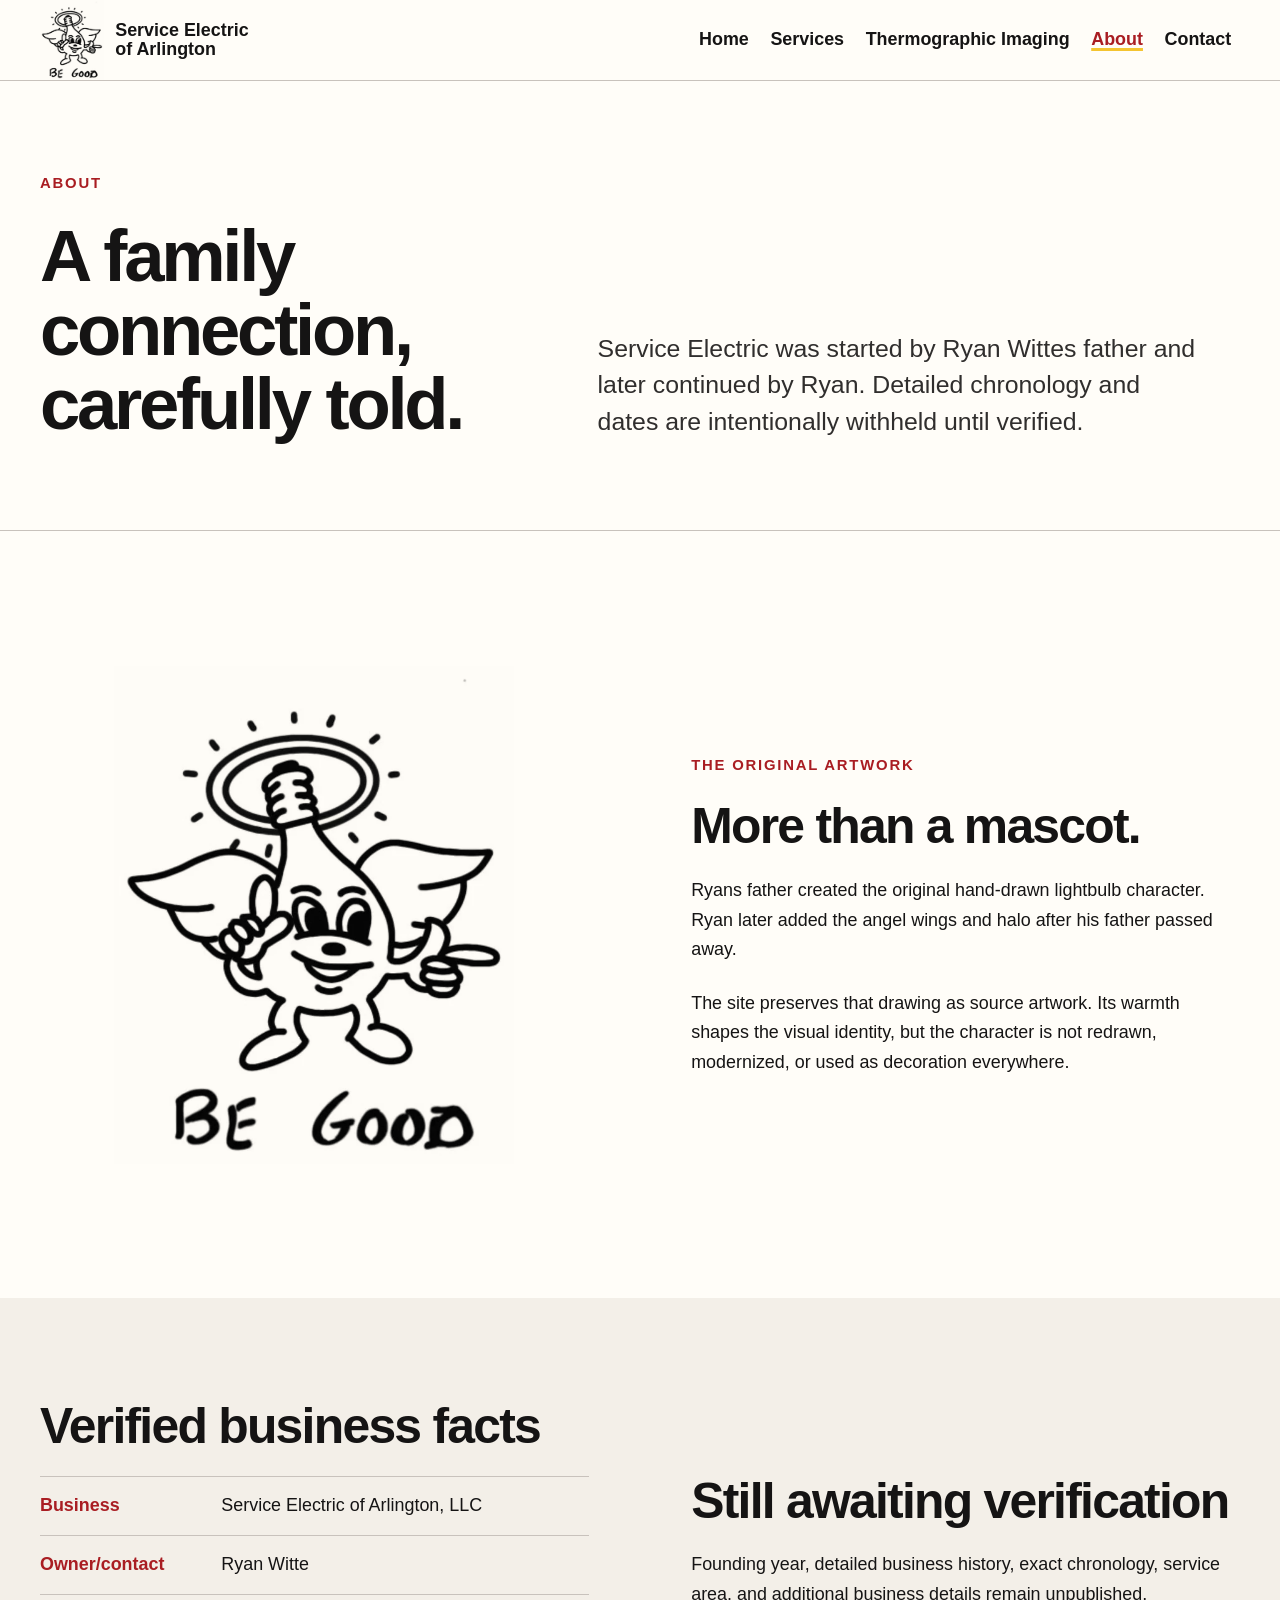
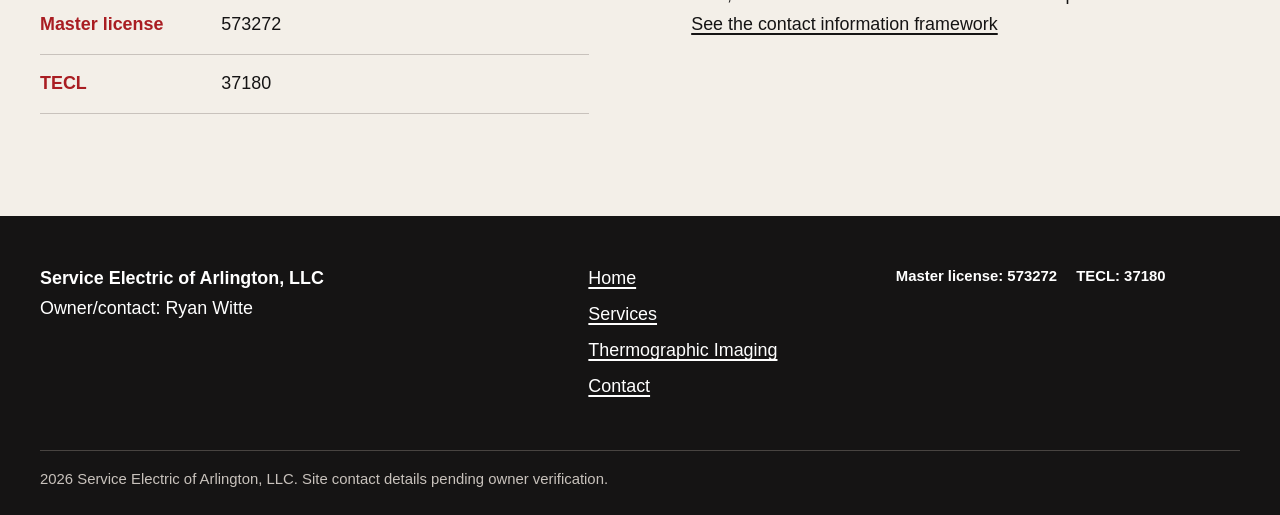
==== about.html @ 39709238 "SERVICE ELECTRIC CHECKPOINT 1 - INITIAL SITE FOUNDATION" ====
<!doctype html><html lang="en"><head><meta charset="utf-8"><meta name="viewport" content="width=device-width, initial-scale=1"><title>About | Service Electric of Arlington, LLC</title><meta name="description" content="Meet the identity behind Service Electric of Arlington, LLC and owner Ryan Witte."><link rel="canonical" href="https://service-electric.example.invalid/about.html" data-placeholder="Replace with verified production URL"><meta property="og:type" content="website"><meta property="og:title" content="About Service Electric of Arlington"><meta property="og:description" content="A local business identity with personal history."><meta property="og:url" content="https://service-electric.example.invalid/about.html" data-placeholder="Replace before launch"><meta property="og:image" content="https://service-electric.example.invalid/assets/optimized/images/service-electric-logo-640.webp" data-placeholder="Replace origin before launch"><meta name="twitter:card" content="summary"><meta name="twitter:title" content="About Service Electric of Arlington"><meta name="twitter:description" content="A local business identity with personal history."><link rel="icon" href="/assets/optimized/images/service-electric-logo-160.webp" type="image/webp"><link rel="stylesheet" href="/assets/optimized/css/tokens.css"><link rel="stylesheet" href="/assets/optimized/css/base.css"><link rel="stylesheet" href="/assets/optimized/css/components.css"><link rel="stylesheet" href="/assets/optimized/css/pages.css"><script src="/assets/optimized/js/navigation.js" defer></script><script type="application/ld+json">{"@context":"https://schema.org","@type":"AboutPage","name":"About Service Electric of Arlington, LLC","about":{"@type":"Electrician","name":"Service Electric of Arlington, LLC","employee":{"@type":"Person","name":"Ryan Witte"}}}</script></head><body><a class="skip-link" href="#main">Skip to main content</a>
<header class="site-header"><div class="shell nav-wrap"><a class="brand" href="/" aria-label="Service Electric of Arlington home"><img src="/assets/optimized/images/service-electric-logo-160.webp" width="160" height="199" alt=""><span>Service Electric<br>of Arlington</span></a><button class="nav-toggle" type="button" data-nav-toggle aria-expanded="false" aria-controls="site-navigation">Menu</button><nav class="site-nav" id="site-navigation" data-navigation data-open="false" aria-label="Primary"><ul><li><a href="/">Home</a></li><li><a href="/services.html">Services</a></li><li><a href="/thermographic-imaging.html">Thermographic Imaging</a></li><li><a href="/about.html" aria-current="page">About</a></li><li><a href="/contact.html">Contact</a></li></ul></nav></div></header>
<main id="main"><header class="page-intro"><div class="shell page-intro__grid"><div class="stack"><p class="eyebrow">About</p><h1>A family connection, carefully told.</h1></div><p class="kicker">Service Electric was started by Ryan Wittes father and later continued by Ryan. Detailed chronology and dates are intentionally withheld until verified.</p></div></header><section class="section"><div class="shell media-split"><img class="about-logo" src="/assets/optimized/images/service-electric-logo-640.webp" width="640" height="797" alt="Original Service Electric lightbulb character with wings and halo"><div class="stack"><p class="eyebrow">The original artwork</p><h2>More than a mascot.</h2><p>Ryans father created the original hand-drawn lightbulb character. Ryan later added the angel wings and halo after his father passed away.</p><p>The site preserves that drawing as source artwork. Its warmth shapes the visual identity, but the character is not redrawn, modernized, or used as decoration everywhere.</p></div></div></section><section class="section section--paper-deep"><div class="shell media-split"><div class="stack"><h2>Verified business facts</h2><ul class="fact-list"><li><strong>Business</strong><span>Service Electric of Arlington, LLC</span></li><li><strong>Owner/contact</strong><span>Ryan Witte</span></li><li><strong>Master license</strong><span>573272</span></li><li><strong>TECL</strong><span>37180</span></li></ul></div><div class="stack"><h2>Still awaiting verification</h2><p>Founding year, detailed business history, exact chronology, service area, and additional business details remain unpublished.</p><a href="/contact.html">See the contact information framework</a></div></div></section></main>
<footer class="footer"><div class="shell"><div class="footer__grid"><div><strong>Service Electric of Arlington, LLC</strong><p>Owner/contact: Ryan Witte</p></div><nav aria-label="Footer"><ul><li><a href="/">Home</a></li><li><a href="/services.html">Services</a></li><li><a href="/thermographic-imaging.html">Thermographic Imaging</a></li><li><a href="/contact.html">Contact</a></li></ul></nav><div class="license-line"><span>Master license: 573272</span><span>TECL: 37180</span></div></div><p class="footer__bottom"> 2026 Service Electric of Arlington, LLC. Site contact details pending owner verification.</p></div></footer></body></html>
---- assets/optimized/css/tokens.css ----
:root {
  --red-700: #a91d22;
  --red-600: #c6262d;
  --red-500: #de3036;
  --yellow-500: #f4c430;
  --yellow-300: #ffe078;
  --ink-950: #151414;
  --ink-800: #302e2d;
  --steel-600: #666260;
  --steel-300: #c8c2bc;
  --paper: #fffdf8;
  --paper-deep: #f3efe8;
  --white: #fff;
  --thermal-blue: #283b76;
  --font-sans: "Arial", "Helvetica Neue", sans-serif;
  --font-display: "Arial Narrow", "Roboto Condensed", "Helvetica Neue", sans-serif;
  --step--1: clamp(0.84rem, 0.81rem + 0.15vw, 0.94rem);
  --step-0: clamp(1rem, 0.96rem + 0.2vw, 1.13rem);
  --step-1: clamp(1.2rem, 1.08rem + 0.59vw, 1.58rem);
  --step-2: clamp(1.44rem, 1.2rem + 1.2vw, 2.2rem);
  --step-3: clamp(1.73rem, 1.26rem + 2.32vw, 3.2rem);
  --step-4: clamp(2.07rem, 1.25rem + 4.1vw, 4.7rem);
  --space-1: 0.5rem;
  --space-2: 0.75rem;
  --space-3: 1rem;
  --space-4: 1.5rem;
  --space-5: 2rem;
  --space-6: 3rem;
  --space-7: clamp(4rem, 8vw, 7rem);
  --content: 75rem;
  --reading: 43rem;
  --radius: 0.35rem;
  --shadow: 0 1.25rem 3.5rem rgb(21 20 20 / 14%);
}
---- assets/optimized/css/base.css ----
*, *::before, *::after { box-sizing: border-box; }
html { color-scheme: light; scroll-behavior: smooth; }
body {
  margin: 0;
  background: var(--paper);
  color: var(--ink-950);
  font-family: var(--font-sans);
  font-size: var(--step-0);
  line-height: 1.65;
  text-rendering: optimizeLegibility;
}
img { display: block; max-width: 100%; height: auto; }
a { color: inherit; text-decoration-thickness: 0.09em; text-underline-offset: 0.18em; }
a:hover { text-decoration-color: var(--red-600); }
button, input, textarea { font: inherit; }
button { cursor: pointer; }
:focus-visible { outline: 0.2rem solid var(--yellow-500); outline-offset: 0.2rem; }
h1, h2, h3 { font-family: var(--font-display); line-height: 1.02; margin: 0; text-wrap: balance; }
h1 { font-size: var(--step-4); letter-spacing: -0.045em; }
h2 { font-size: var(--step-3); letter-spacing: -0.035em; }
h3 { font-size: var(--step-2); letter-spacing: -0.02em; }
p { margin: 0; }
ul { margin: 0; padding: 0; }
.skip-link { position: fixed; top: 0.5rem; left: 0.5rem; z-index: 100; padding: 0.65rem 1rem; background: var(--ink-950); color: var(--white); transform: translateY(-150%); }
.skip-link:focus { transform: none; }
.shell { width: min(100% - 2rem, var(--content)); margin-inline: auto; }
.reading { max-width: var(--reading); }
.eyebrow { color: var(--red-700); font-size: var(--step--1); font-weight: 800; letter-spacing: 0.12em; text-transform: uppercase; }
.kicker { max-width: 38rem; color: var(--ink-800); font-size: var(--step-1); line-height: 1.48; }
.stack > * + * { margin-top: var(--space-4); }
.section { padding-block: var(--space-7); }
.section--ink { background: var(--ink-950); color: var(--white); }
.section--paper-deep { background: var(--paper-deep); }
.button { display: inline-flex; min-height: 3rem; align-items: center; justify-content: center; border: 0.13rem solid var(--ink-950); border-radius: var(--radius); padding: 0.7rem 1.05rem; background: var(--yellow-500); color: var(--ink-950); font-weight: 800; text-decoration: none; }
.button:hover { background: var(--yellow-300); text-decoration: none; }
.button--outline { background: transparent; color: currentColor; border-color: currentColor; }
.button--outline:hover { background: var(--white); color: var(--ink-950); }
.button-row { display: flex; flex-wrap: wrap; gap: var(--space-3); }
.notice { border-left: 0.3rem solid var(--yellow-500); padding: var(--space-4); background: var(--paper-deep); color: var(--ink-800); }
.license-line { display: flex; flex-wrap: wrap; gap: 0.4rem 1.2rem; font-size: var(--step--1); font-weight: 700; }
@media (prefers-reduced-motion: reduce) { html { scroll-behavior: auto; } *, *::before, *::after { animation-duration: 0.01ms !important; animation-iteration-count: 1 !important; transition-duration: 0.01ms !important; } }
---- assets/optimized/css/components.css ----
.site-header { position: relative; z-index: 20; border-bottom: 1px solid var(--steel-300); background: rgb(255 253 248 / 96%); }
.nav-wrap { min-height: 5rem; display: flex; align-items: center; justify-content: space-between; gap: 1rem; }
.brand { display: flex; align-items: center; gap: 0.7rem; font-weight: 900; line-height: 1.05; text-decoration: none; }
.brand img { width: 4rem; height: auto; mix-blend-mode: multiply; }
.brand span { max-width: 11rem; }
.nav-toggle { display: inline-flex; min-width: 3rem; min-height: 3rem; align-items: center; justify-content: center; border: 0.1rem solid var(--ink-950); border-radius: var(--radius); background: transparent; font-weight: 800; }
.site-nav { display: none; position: absolute; inset: 100% 0 auto; border-bottom: 1px solid var(--steel-300); background: var(--paper); padding: 1rem; box-shadow: var(--shadow); }
.site-nav[data-open="true"] { display: block; }
.site-nav ul { list-style: none; }
.site-nav a { display: block; min-height: 2.75rem; padding: 0.6rem; font-weight: 750; text-decoration: none; }
.site-nav a[aria-current="page"] { color: var(--red-700); text-decoration: underline; text-decoration-color: var(--yellow-500); text-decoration-thickness: 0.2rem; }
.hero { overflow: hidden; background: var(--ink-950); color: var(--white); }
.hero__grid { display: grid; }
.hero__copy { position: relative; z-index: 1; padding-block: clamp(3.5rem, 8vw, 7.5rem); }
.hero__copy::before { content: ""; position: absolute; width: 4rem; height: 0.42rem; top: 2.6rem; background: var(--yellow-500); }
.hero__media { min-height: 19rem; }
.hero__media img { width: 100%; height: 100%; object-fit: cover; }
.hero .eyebrow { color: var(--yellow-500); }
.hero .kicker { color: #e5e1db; }
.page-intro { border-bottom: 1px solid var(--steel-300); padding-block: clamp(3rem, 7vw, 6rem); }
.page-intro__grid { display: grid; gap: var(--space-5); }
.cards { display: grid; gap: var(--space-4); margin-top: var(--space-6); }
.card { position: relative; border-top: 0.32rem solid var(--red-600); padding: var(--space-5); background: var(--white); box-shadow: 0 0.4rem 1.8rem rgb(21 20 20 / 8%); }
.card::after { content: ""; position: absolute; right: 1.25rem; top: 1.25rem; width: 0.6rem; height: 0.6rem; background: var(--yellow-500); }
.card p { margin-top: var(--space-3); color: var(--ink-800); }
.media-split { display: grid; gap: var(--space-5); align-items: center; }
.media-frame { position: relative; }
.media-frame::after { content: ""; position: absolute; inset: auto -0.55rem -0.55rem auto; width: 45%; height: 35%; z-index: -1; background: var(--yellow-500); }
.media-frame img { width: 100%; aspect-ratio: 4 / 3; object-fit: cover; }
.service-list { list-style: none; display: grid; gap: 1px; background: var(--steel-300); border: 1px solid var(--steel-300); }
.service-list li { display: grid; gap: 0.35rem; padding: var(--space-4); background: var(--paper); }
.service-list strong { font-size: var(--step-1); }
.meta-strip { background: var(--red-700); color: var(--white); }
.meta-strip__inner { display: flex; flex-wrap: wrap; justify-content: space-between; gap: 1rem; padding-block: 1rem; }
.footer { padding-block: var(--space-6) var(--space-4); background: var(--ink-950); color: var(--white); }
.footer__grid { display: grid; gap: var(--space-5); }
.footer img { width: 8rem; padding: 0.4rem; background: var(--white); mix-blend-mode: screen; }
.footer nav ul { list-style: none; display: grid; gap: 0.4rem; }
.footer__bottom { margin-top: var(--space-6); padding-top: var(--space-3); border-top: 1px solid #484441; color: #c8c2bc; font-size: var(--step--1); }
.contact-grid { display: grid; gap: var(--space-4); }
.contact-slot { min-height: 9rem; border: 1px dashed var(--steel-600); padding: var(--space-4); }
.contact-slot dt { font-weight: 800; }
.contact-slot dd { margin: 0.4rem 0 0; color: var(--steel-600); }
@media (min-width: 48rem) {
  .nav-toggle { display: none; }
  .site-nav { display: block; position: static; border: 0; background: transparent; padding: 0; box-shadow: none; }
  .site-nav ul { display: flex; align-items: center; gap: 0.25rem; }
  .site-nav a { padding-inline: 0.55rem; }
  .hero__grid { grid-template-columns: minmax(0, 1.02fr) minmax(21rem, 0.98fr); }
  .hero__media { min-height: 36rem; clip-path: polygon(10% 0, 100% 0, 100% 100%, 0 100%); }
  .cards { grid-template-columns: repeat(3, 1fr); }
  .media-split { grid-template-columns: repeat(2, minmax(0, 1fr)); gap: clamp(3rem, 8vw, 7rem); }
  .media-split--reverse > :first-child { order: 2; }
  .page-intro__grid { grid-template-columns: 0.9fr 1.1fr; align-items: end; }
  .contact-grid { grid-template-columns: repeat(2, 1fr); }
  .footer__grid { grid-template-columns: 1.5fr 0.8fr 1fr; }
}
---- assets/optimized/css/pages.css ----
.home-proof { display: grid; gap: var(--space-5); }
.home-proof__mark { color: var(--red-700); font-family: var(--font-display); font-size: var(--step-3); font-weight: 900; line-height: 1; }
.thermal-band { position: relative; background: var(--thermal-blue); color: var(--white); }
.thermal-band::before { content: ""; position: absolute; inset: 0; opacity: 0.13; background: linear-gradient(115deg, var(--thermal-blue), var(--red-500) 65%, var(--yellow-500)); }
.thermal-band .shell { position: relative; }
.process { counter-reset: steps; display: grid; gap: var(--space-4); list-style: none; }
.process li { counter-increment: steps; display: grid; grid-template-columns: 3rem 1fr; gap: 1rem; align-items: start; }
.process li::before { content: counter(steps, decimal-leading-zero); color: var(--red-700); font-size: var(--step-1); font-weight: 900; }
.about-logo { width: min(100%, 29rem); margin-inline: auto; padding: 2rem; background: var(--white); mix-blend-mode: multiply; }
.fact-list { list-style: none; border-top: 1px solid var(--steel-300); }
.fact-list li { display: grid; grid-template-columns: minmax(8rem, 0.45fr) 1fr; gap: 1rem; padding-block: 0.9rem; border-bottom: 1px solid var(--steel-300); }
.fact-list strong { color: var(--red-700); }
@media (min-width: 48rem) { .home-proof { grid-template-columns: 0.65fr 1.35fr; align-items: start; } .process { grid-template-columns: repeat(3, 1fr); } .process li { grid-template-columns: 1fr; } }
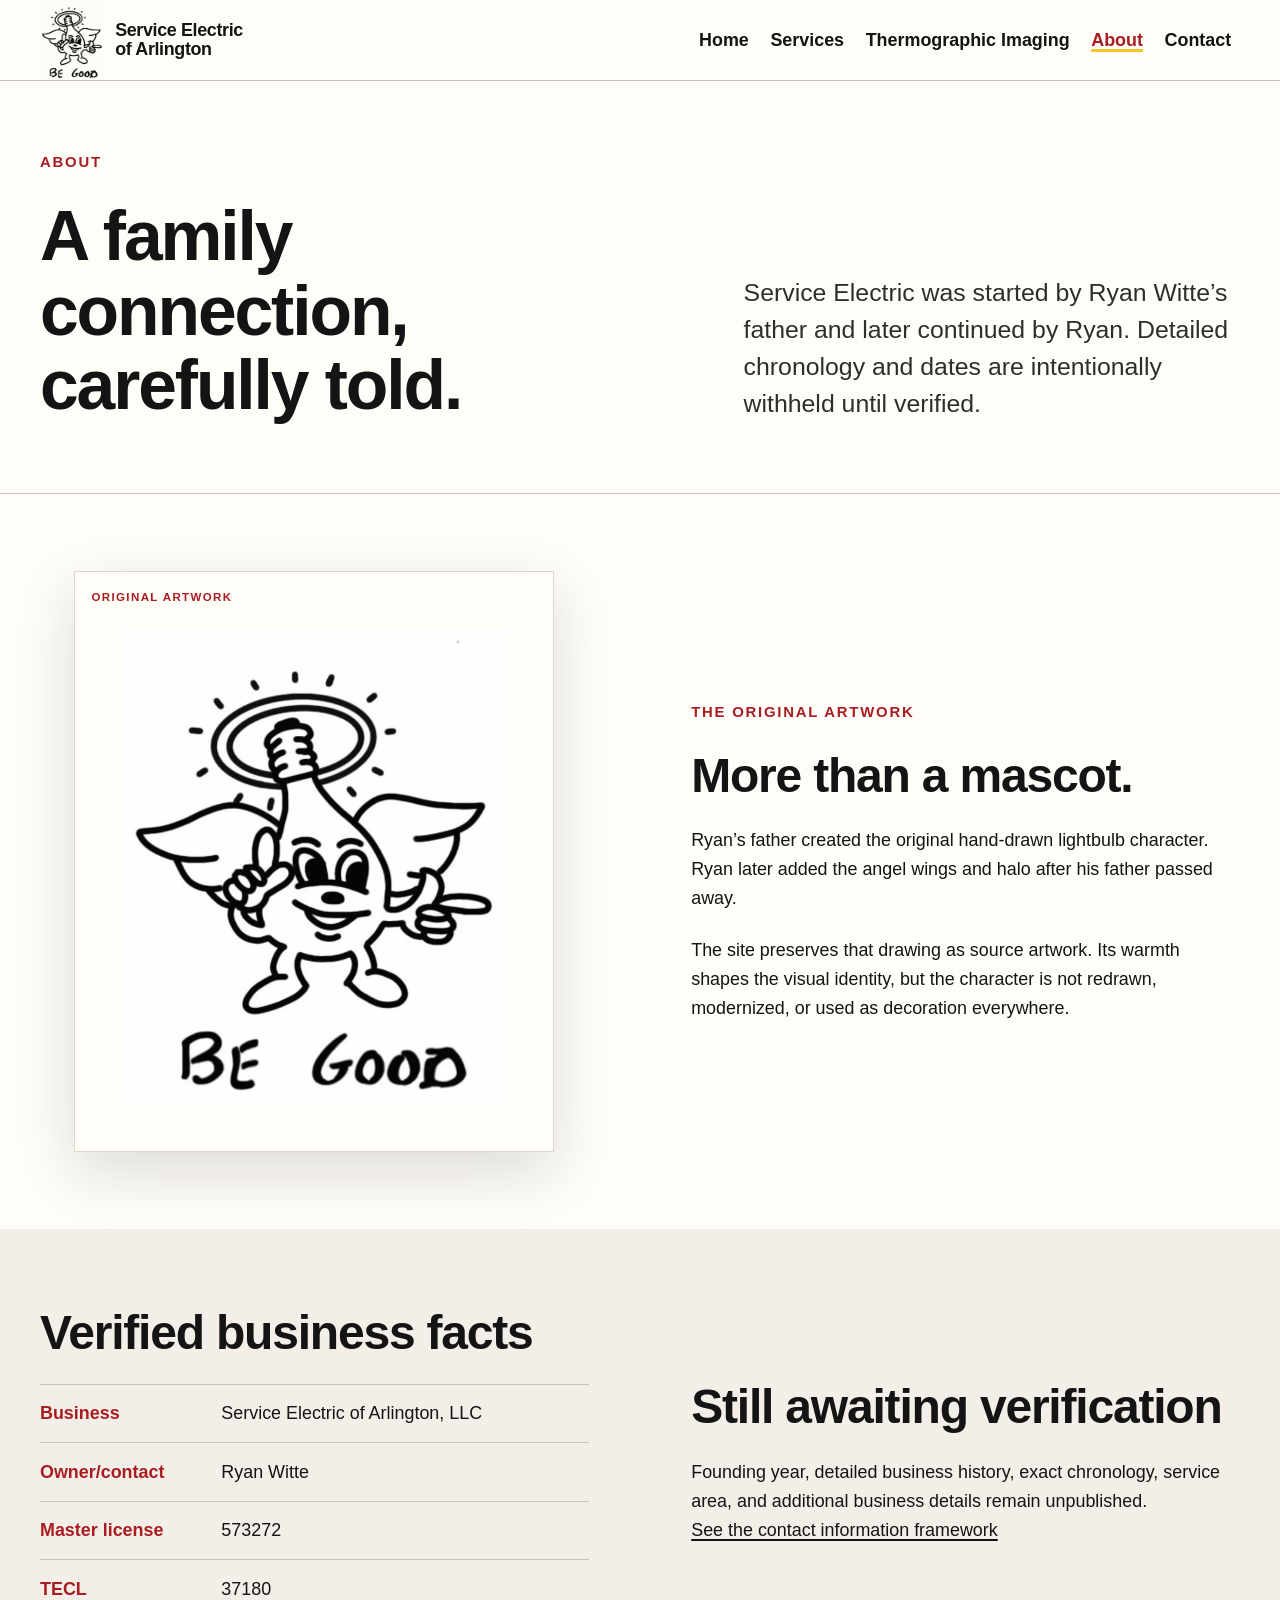
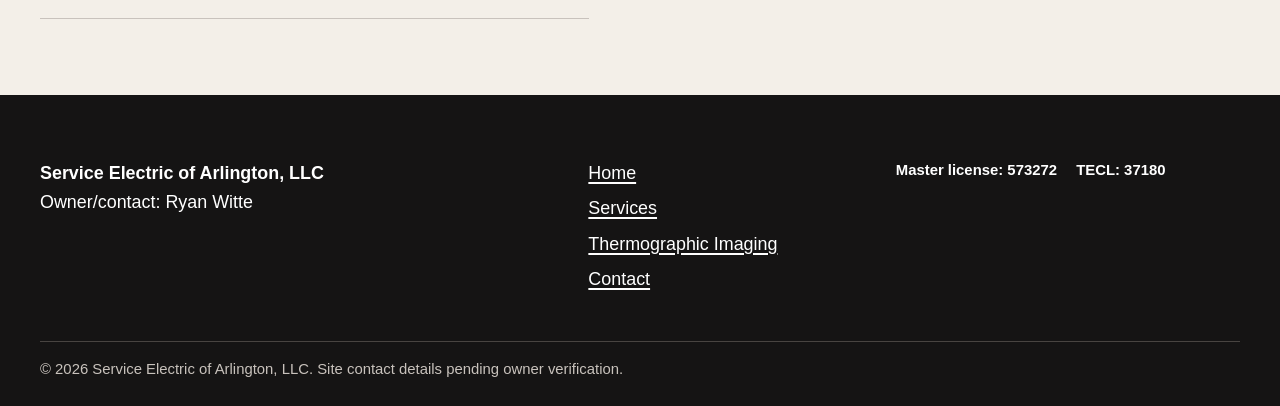
==== commit bebaebd1: "SERVICE ELECTRIC CHECKPOINT 2 - VISUAL REFINEMENT" ====
--- a/about.html
+++ b/about.html
@@ -1,6 +1,6 @@
 <!doctype html><html lang="en"><head><meta charset="utf-8"><meta name="viewport" content="width=device-width, initial-scale=1"><title>About | Service Electric of Arlington, LLC</title><meta name="description" content="Meet the identity behind Service Electric of Arlington, LLC and owner Ryan Witte."><link rel="canonical" href="https://service-electric.example.invalid/about.html" data-placeholder="Replace with verified production URL"><meta property="og:type" content="website"><meta property="og:title" content="About Service Electric of Arlington"><meta property="og:description" content="A local business identity with personal history."><meta property="og:url" content="https://service-electric.example.invalid/about.html" data-placeholder="Replace before launch"><meta property="og:image" content="https://service-electric.example.invalid/assets/optimized/images/service-electric-logo-640.webp" data-placeholder="Replace origin before launch"><meta name="twitter:card" content="summary"><meta name="twitter:title" content="About Service Electric of Arlington"><meta name="twitter:description" content="A local business identity with personal history."><link rel="icon" href="/assets/optimized/images/service-electric-logo-160.webp" type="image/webp"><link rel="stylesheet" href="/assets/optimized/css/tokens.css"><link rel="stylesheet" href="/assets/optimized/css/base.css"><link rel="stylesheet" href="/assets/optimized/css/components.css"><link rel="stylesheet" href="/assets/optimized/css/pages.css"><script src="/assets/optimized/js/navigation.js" defer></script><script type="application/ld+json">{"@context":"https://schema.org","@type":"AboutPage","name":"About Service Electric of Arlington, LLC","about":{"@type":"Electrician","name":"Service Electric of Arlington, LLC","employee":{"@type":"Person","name":"Ryan Witte"}}}</script></head><body><a class="skip-link" href="#main">Skip to main content</a>
 <header class="site-header"><div class="shell nav-wrap"><a class="brand" href="/" aria-label="Service Electric of Arlington home"><img src="/assets/optimized/images/service-electric-logo-160.webp" width="160" height="199" alt=""><span>Service Electric<br>of Arlington</span></a><button class="nav-toggle" type="button" data-nav-toggle aria-expanded="false" aria-controls="site-navigation">Menu</button><nav class="site-nav" id="site-navigation" data-navigation data-open="false" aria-label="Primary"><ul><li><a href="/">Home</a></li><li><a href="/services.html">Services</a></li><li><a href="/thermographic-imaging.html">Thermographic Imaging</a></li><li><a href="/about.html" aria-current="page">About</a></li><li><a href="/contact.html">Contact</a></li></ul></nav></div></header>
-<main id="main"><header class="page-intro"><div class="shell page-intro__grid"><div class="stack"><p class="eyebrow">About</p><h1>A family connection, carefully told.</h1></div><p class="kicker">Service Electric was started by Ryan Wittes father and later continued by Ryan. Detailed chronology and dates are intentionally withheld until verified.</p></div></header><section class="section"><div class="shell media-split"><img class="about-logo" src="/assets/optimized/images/service-electric-logo-640.webp" width="640" height="797" alt="Original Service Electric lightbulb character with wings and halo"><div class="stack"><p class="eyebrow">The original artwork</p><h2>More than a mascot.</h2><p>Ryans father created the original hand-drawn lightbulb character. Ryan later added the angel wings and halo after his father passed away.</p><p>The site preserves that drawing as source artwork. Its warmth shapes the visual identity, but the character is not redrawn, modernized, or used as decoration everywhere.</p></div></div></section><section class="section section--paper-deep"><div class="shell media-split"><div class="stack"><h2>Verified business facts</h2><ul class="fact-list"><li><strong>Business</strong><span>Service Electric of Arlington, LLC</span></li><li><strong>Owner/contact</strong><span>Ryan Witte</span></li><li><strong>Master license</strong><span>573272</span></li><li><strong>TECL</strong><span>37180</span></li></ul></div><div class="stack"><h2>Still awaiting verification</h2><p>Founding year, detailed business history, exact chronology, service area, and additional business details remain unpublished.</p><a href="/contact.html">See the contact information framework</a></div></div></section></main>
-<footer class="footer"><div class="shell"><div class="footer__grid"><div><strong>Service Electric of Arlington, LLC</strong><p>Owner/contact: Ryan Witte</p></div><nav aria-label="Footer"><ul><li><a href="/">Home</a></li><li><a href="/services.html">Services</a></li><li><a href="/thermographic-imaging.html">Thermographic Imaging</a></li><li><a href="/contact.html">Contact</a></li></ul></nav><div class="license-line"><span>Master license: 573272</span><span>TECL: 37180</span></div></div><p class="footer__bottom"> 2026 Service Electric of Arlington, LLC. Site contact details pending owner verification.</p></div></footer></body></html>
+<main id="main"><header class="page-intro"><div class="shell page-intro__grid"><div class="stack"><p class="eyebrow">About</p><h1>A family connection, carefully told.</h1></div><p class="kicker">Service Electric was started by Ryan Witte&rsquo;s father and later continued by Ryan. Detailed chronology and dates are intentionally withheld until verified.</p></div></header><section class="section"><div class="shell media-split"><div class="artwork-panel"><img class="about-logo" src="/assets/optimized/images/service-electric-logo-640.webp" width="640" height="797" alt="Original Service Electric lightbulb character with wings and halo"></div><div class="stack"><p class="eyebrow">The original artwork</p><h2>More than a mascot.</h2><p>Ryan&rsquo;s father created the original hand-drawn lightbulb character. Ryan later added the angel wings and halo after his father passed away.</p><p>The site preserves that drawing as source artwork. Its warmth shapes the visual identity, but the character is not redrawn, modernized, or used as decoration everywhere.</p></div></div></section><section class="section section--paper-deep"><div class="shell media-split"><div class="stack"><h2>Verified business facts</h2><ul class="fact-list"><li><strong>Business</strong><span>Service Electric of Arlington, LLC</span></li><li><strong>Owner/contact</strong><span>Ryan Witte</span></li><li><strong>Master license</strong><span>573272</span></li><li><strong>TECL</strong><span>37180</span></li></ul></div><div class="stack"><h2>Still awaiting verification</h2><p>Founding year, detailed business history, exact chronology, service area, and additional business details remain unpublished.</p><a href="/contact.html">See the contact information framework</a></div></div></section></main>
+<footer class="footer"><div class="shell"><div class="footer__grid"><div><strong>Service Electric of Arlington, LLC</strong><p>Owner/contact: Ryan Witte</p></div><nav aria-label="Footer"><ul><li><a href="/">Home</a></li><li><a href="/services.html">Services</a></li><li><a href="/thermographic-imaging.html">Thermographic Imaging</a></li><li><a href="/contact.html">Contact</a></li></ul></nav><div class="license-line"><span>Master license: 573272</span><span>TECL: 37180</span></div></div><p class="footer__bottom">&copy; 2026 Service Electric of Arlington, LLC. Site contact details pending owner verification.</p></div></footer></body></html>
 
 
--- a/assets/optimized/css/tokens.css
+++ b/assets/optimized/css/tokens.css
@@ -12,21 +12,21 @@
   --paper-deep: #f3efe8;
   --white: #fff;
   --thermal-blue: #283b76;
-  --font-sans: "Arial", "Helvetica Neue", sans-serif;
-  --font-display: "Arial Narrow", "Roboto Condensed", "Helvetica Neue", sans-serif;
+  --font-sans: "Segoe UI", "Helvetica Neue", Arial, sans-serif;
+  --font-display: "Trebuchet MS", "Aptos Display", "Segoe UI", Arial, sans-serif;
   --step--1: clamp(0.84rem, 0.81rem + 0.15vw, 0.94rem);
   --step-0: clamp(1rem, 0.96rem + 0.2vw, 1.13rem);
   --step-1: clamp(1.2rem, 1.08rem + 0.59vw, 1.58rem);
   --step-2: clamp(1.44rem, 1.2rem + 1.2vw, 2.2rem);
-  --step-3: clamp(1.73rem, 1.26rem + 2.32vw, 3.2rem);
-  --step-4: clamp(2.07rem, 1.25rem + 4.1vw, 4.7rem);
+  --step-3: clamp(1.8rem, 1.4rem + 2vw, 3rem);
+  --step-4: clamp(2.25rem, 1.55rem + 3.5vw, 4.35rem);
   --space-1: 0.5rem;
   --space-2: 0.75rem;
   --space-3: 1rem;
   --space-4: 1.5rem;
   --space-5: 2rem;
   --space-6: 3rem;
-  --space-7: clamp(4rem, 8vw, 7rem);
+  --space-7: clamp(3.5rem, 6vw, 5.75rem);
   --content: 75rem;
   --reading: 43rem;
   --radius: 0.35rem;
--- a/assets/optimized/css/base.css
+++ b/assets/optimized/css/base.css
@@ -6,7 +6,7 @@
   color: var(--ink-950);
   font-family: var(--font-sans);
   font-size: var(--step-0);
-  line-height: 1.65;
+  line-height: 1.6;
   text-rendering: optimizeLegibility;
 }
 img { display: block; max-width: 100%; height: auto; }
@@ -15,10 +15,10 @@
 button, input, textarea { font: inherit; }
 button { cursor: pointer; }
 :focus-visible { outline: 0.2rem solid var(--yellow-500); outline-offset: 0.2rem; }
-h1, h2, h3 { font-family: var(--font-display); line-height: 1.02; margin: 0; text-wrap: balance; }
-h1 { font-size: var(--step-4); letter-spacing: -0.045em; }
-h2 { font-size: var(--step-3); letter-spacing: -0.035em; }
-h3 { font-size: var(--step-2); letter-spacing: -0.02em; }
+h1, h2, h3 { font-family: var(--font-display); margin: 0; font-weight: 800; text-wrap: balance; }
+h1 { max-width: 15ch; font-size: var(--step-4); line-height: 1.07; letter-spacing: -0.03em; }
+h2 { max-width: 21ch; font-size: var(--step-3); line-height: 1.12; letter-spacing: -0.025em; }
+h3 { font-size: var(--step-2); line-height: 1.18; letter-spacing: -0.015em; }
 p { margin: 0; }
 ul { margin: 0; padding: 0; }
 .skip-link { position: fixed; top: 0.5rem; left: 0.5rem; z-index: 100; padding: 0.65rem 1rem; background: var(--ink-950); color: var(--white); transform: translateY(-150%); }
@@ -26,9 +26,11 @@
 .shell { width: min(100% - 2rem, var(--content)); margin-inline: auto; }
 .reading { max-width: var(--reading); }
 .eyebrow { color: var(--red-700); font-size: var(--step--1); font-weight: 800; letter-spacing: 0.12em; text-transform: uppercase; }
-.kicker { max-width: 38rem; color: var(--ink-800); font-size: var(--step-1); line-height: 1.48; }
+.kicker { max-width: 39rem; color: var(--ink-800); font-size: var(--step-1); line-height: 1.5; }
 .stack > * + * { margin-top: var(--space-4); }
+.stack--tight > * + * { margin-top: var(--space-3); }
 .section { padding-block: var(--space-7); }
+.section--compact { padding-block: clamp(2.75rem, 5vw, 4.5rem); }
 .section--ink { background: var(--ink-950); color: var(--white); }
 .section--paper-deep { background: var(--paper-deep); }
 .button { display: inline-flex; min-height: 3rem; align-items: center; justify-content: center; border: 0.13rem solid var(--ink-950); border-radius: var(--radius); padding: 0.7rem 1.05rem; background: var(--yellow-500); color: var(--ink-950); font-weight: 800; text-decoration: none; }
@@ -39,3 +41,4 @@
 .notice { border-left: 0.3rem solid var(--yellow-500); padding: var(--space-4); background: var(--paper-deep); color: var(--ink-800); }
 .license-line { display: flex; flex-wrap: wrap; gap: 0.4rem 1.2rem; font-size: var(--step--1); font-weight: 700; }
 @media (prefers-reduced-motion: reduce) { html { scroll-behavior: auto; } *, *::before, *::after { animation-duration: 0.01ms !important; animation-iteration-count: 1 !important; transition-duration: 0.01ms !important; } }
+@media (max-width: 30rem) { h1 { max-width: 16ch; } .button-row { align-items: stretch; flex-direction: column; } }
--- a/assets/optimized/css/components.css
+++ b/assets/optimized/css/components.css
@@ -2,7 +2,7 @@
 .nav-wrap { min-height: 5rem; display: flex; align-items: center; justify-content: space-between; gap: 1rem; }
 .brand { display: flex; align-items: center; gap: 0.7rem; font-weight: 900; line-height: 1.05; text-decoration: none; }
 .brand img { width: 4rem; height: auto; mix-blend-mode: multiply; }
-.brand span { max-width: 11rem; }
+.brand span { max-width: 11rem; font-family: var(--font-display); letter-spacing: -0.02em; }
 .nav-toggle { display: inline-flex; min-width: 3rem; min-height: 3rem; align-items: center; justify-content: center; border: 0.1rem solid var(--ink-950); border-radius: var(--radius); background: transparent; font-weight: 800; }
 .site-nav { display: none; position: absolute; inset: 100% 0 auto; border-bottom: 1px solid var(--steel-300); background: var(--paper); padding: 1rem; box-shadow: var(--shadow); }
 .site-nav[data-open="true"] { display: block; }
@@ -11,15 +11,15 @@
 .site-nav a[aria-current="page"] { color: var(--red-700); text-decoration: underline; text-decoration-color: var(--yellow-500); text-decoration-thickness: 0.2rem; }
 .hero { overflow: hidden; background: var(--ink-950); color: var(--white); }
 .hero__grid { display: grid; }
-.hero__copy { position: relative; z-index: 1; padding-block: clamp(3.5rem, 8vw, 7.5rem); }
+.hero__copy { position: relative; z-index: 1; padding-block: clamp(3.75rem, 7vw, 6.25rem); }
 .hero__copy::before { content: ""; position: absolute; width: 4rem; height: 0.42rem; top: 2.6rem; background: var(--yellow-500); }
 .hero__media { min-height: 19rem; }
 .hero__media img { width: 100%; height: 100%; object-fit: cover; }
 .hero .eyebrow { color: var(--yellow-500); }
 .hero .kicker { color: #e5e1db; }
-.page-intro { border-bottom: 1px solid var(--steel-300); padding-block: clamp(3rem, 7vw, 6rem); }
+.page-intro { border-bottom: 1px solid var(--steel-300); padding-block: clamp(3rem, 5.5vw, 5rem); }
 .page-intro__grid { display: grid; gap: var(--space-5); }
-.cards { display: grid; gap: var(--space-4); margin-top: var(--space-6); }
+.cards { display: grid; gap: var(--space-4); margin-top: clamp(2rem, 4vw, 3rem); }
 .card { position: relative; border-top: 0.32rem solid var(--red-600); padding: var(--space-5); background: var(--white); box-shadow: 0 0.4rem 1.8rem rgb(21 20 20 / 8%); }
 .card::after { content: ""; position: absolute; right: 1.25rem; top: 1.25rem; width: 0.6rem; height: 0.6rem; background: var(--yellow-500); }
 .card p { margin-top: var(--space-3); color: var(--ink-800); }
@@ -27,12 +27,20 @@
 .media-frame { position: relative; }
 .media-frame::after { content: ""; position: absolute; inset: auto -0.55rem -0.55rem auto; width: 45%; height: 35%; z-index: -1; background: var(--yellow-500); }
 .media-frame img { width: 100%; aspect-ratio: 4 / 3; object-fit: cover; }
+.photo-pair { display: grid; grid-template-columns: 0.82fr 1.18fr; gap: clamp(0.75rem, 2vw, 1.5rem); align-items: end; }
+.photo-pair picture:first-child { margin-bottom: clamp(1.5rem, 5vw, 4rem); }
+.photo-pair img { width: 100%; height: 100%; object-fit: cover; }
+.photo-pair picture:first-child img { aspect-ratio: 4 / 5; }
+.photo-pair picture:last-child img { aspect-ratio: 4 / 3; }
+.wide-photo { position: relative; overflow: hidden; }
+.wide-photo img { width: 100%; aspect-ratio: 3 / 2; object-fit: cover; }
+.wide-photo::after { content: ""; position: absolute; inset: auto 0 0; height: 0.4rem; background: var(--red-600); }
 .service-list { list-style: none; display: grid; gap: 1px; background: var(--steel-300); border: 1px solid var(--steel-300); }
 .service-list li { display: grid; gap: 0.35rem; padding: var(--space-4); background: var(--paper); }
 .service-list strong { font-size: var(--step-1); }
 .meta-strip { background: var(--red-700); color: var(--white); }
 .meta-strip__inner { display: flex; flex-wrap: wrap; justify-content: space-between; gap: 1rem; padding-block: 1rem; }
-.footer { padding-block: var(--space-6) var(--space-4); background: var(--ink-950); color: var(--white); }
+.footer { padding-block: clamp(2.5rem, 5vw, 4rem) var(--space-4); background: var(--ink-950); color: var(--white); }
 .footer__grid { display: grid; gap: var(--space-5); }
 .footer img { width: 8rem; padding: 0.4rem; background: var(--white); mix-blend-mode: screen; }
 .footer nav ul { list-style: none; display: grid; gap: 0.4rem; }
@@ -41,17 +49,17 @@
 .contact-slot { min-height: 9rem; border: 1px dashed var(--steel-600); padding: var(--space-4); }
 .contact-slot dt { font-weight: 800; }
 .contact-slot dd { margin: 0.4rem 0 0; color: var(--steel-600); }
-@media (min-width: 48rem) {
+@media (min-width: 56rem) {
   .nav-toggle { display: none; }
   .site-nav { display: block; position: static; border: 0; background: transparent; padding: 0; box-shadow: none; }
   .site-nav ul { display: flex; align-items: center; gap: 0.25rem; }
   .site-nav a { padding-inline: 0.55rem; }
   .hero__grid { grid-template-columns: minmax(0, 1.02fr) minmax(21rem, 0.98fr); }
-  .hero__media { min-height: 36rem; clip-path: polygon(10% 0, 100% 0, 100% 100%, 0 100%); }
+  .hero__media { min-height: 34rem; clip-path: polygon(10% 0, 100% 0, 100% 100%, 0 100%); }
   .cards { grid-template-columns: repeat(3, 1fr); }
   .media-split { grid-template-columns: repeat(2, minmax(0, 1fr)); gap: clamp(3rem, 8vw, 7rem); }
   .media-split--reverse > :first-child { order: 2; }
-  .page-intro__grid { grid-template-columns: 0.9fr 1.1fr; align-items: end; }
+  .page-intro__grid { grid-template-columns: 1.15fr 0.85fr; align-items: end; }
   .contact-grid { grid-template-columns: repeat(2, 1fr); }
   .footer__grid { grid-template-columns: 1.5fr 0.8fr 1fr; }
 }
--- a/assets/optimized/css/pages.css
+++ b/assets/optimized/css/pages.css
@@ -1,13 +1,21 @@
 .home-proof { display: grid; gap: var(--space-5); }
-.home-proof__mark { color: var(--red-700); font-family: var(--font-display); font-size: var(--step-3); font-weight: 900; line-height: 1; }
+.home-proof__mark { color: var(--red-700); font-family: var(--font-display); font-size: var(--step-3); font-weight: 800; line-height: 1.08; letter-spacing: -0.025em; }
 .thermal-band { position: relative; background: var(--thermal-blue); color: var(--white); }
 .thermal-band::before { content: ""; position: absolute; inset: 0; opacity: 0.13; background: linear-gradient(115deg, var(--thermal-blue), var(--red-500) 65%, var(--yellow-500)); }
 .thermal-band .shell { position: relative; }
 .process { counter-reset: steps; display: grid; gap: var(--space-4); list-style: none; }
 .process li { counter-increment: steps; display: grid; grid-template-columns: 3rem 1fr; gap: 1rem; align-items: start; }
 .process li::before { content: counter(steps, decimal-leading-zero); color: var(--red-700); font-size: var(--step-1); font-weight: 900; }
-.about-logo { width: min(100%, 29rem); margin-inline: auto; padding: 2rem; background: var(--white); mix-blend-mode: multiply; }
+.identity-section { background: var(--ink-950); color: var(--white); }
+.identity-section .eyebrow { color: var(--yellow-500); }
+.identity-section .kicker { color: #e5e1db; }
+.artwork-panel { position: relative; width: min(100%, 30rem); margin-inline: auto; padding: clamp(2.5rem, 5vw, 3.5rem) clamp(1.5rem, 4vw, 3rem) clamp(1.5rem, 4vw, 3rem); background: var(--paper); border: 1px solid #ded7ce; box-shadow: var(--shadow); }
+.artwork-panel::before { content: "Original artwork"; position: absolute; inset: 1rem auto auto 1rem; color: var(--red-700); font-size: 0.72rem; font-weight: 800; letter-spacing: 0.12em; text-transform: uppercase; }
+.about-logo { width: 100%; margin-inline: auto; background: var(--paper); }
+.thermal-gallery { display: grid; gap: var(--space-4); margin-top: clamp(2rem, 5vw, 4rem); }
+.thermal-gallery img { width: 100%; aspect-ratio: 4 / 3; object-fit: cover; }
+.thermal-gallery picture:nth-child(2) { margin-top: clamp(0rem, 4vw, 3rem); }
 .fact-list { list-style: none; border-top: 1px solid var(--steel-300); }
 .fact-list li { display: grid; grid-template-columns: minmax(8rem, 0.45fr) 1fr; gap: 1rem; padding-block: 0.9rem; border-bottom: 1px solid var(--steel-300); }
 .fact-list strong { color: var(--red-700); }
-@media (min-width: 48rem) { .home-proof { grid-template-columns: 0.65fr 1.35fr; align-items: start; } .process { grid-template-columns: repeat(3, 1fr); } .process li { grid-template-columns: 1fr; } }
+@media (min-width: 56rem) { .home-proof { grid-template-columns: 0.65fr 1.35fr; align-items: start; } .process { grid-template-columns: repeat(3, 1fr); } .process li { grid-template-columns: 1fr; } .thermal-gallery { grid-template-columns: repeat(2, 1fr); } }
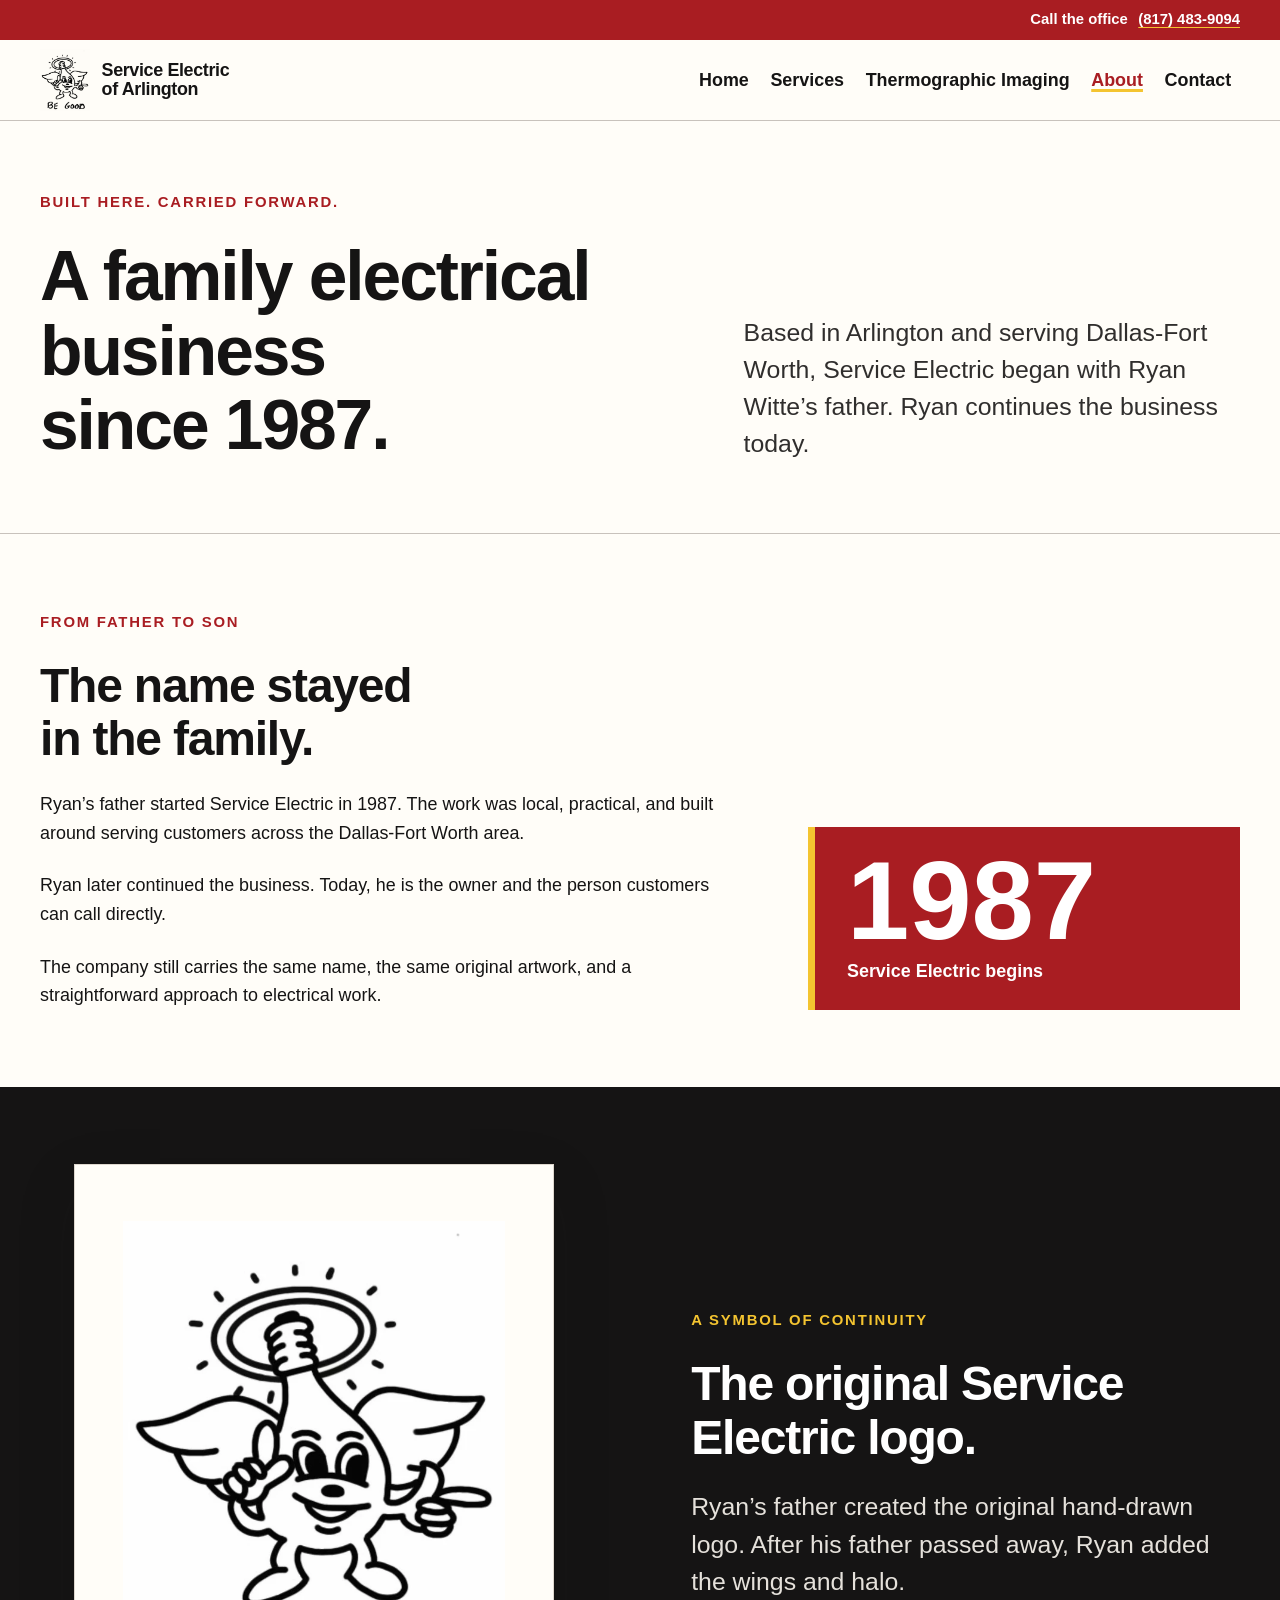
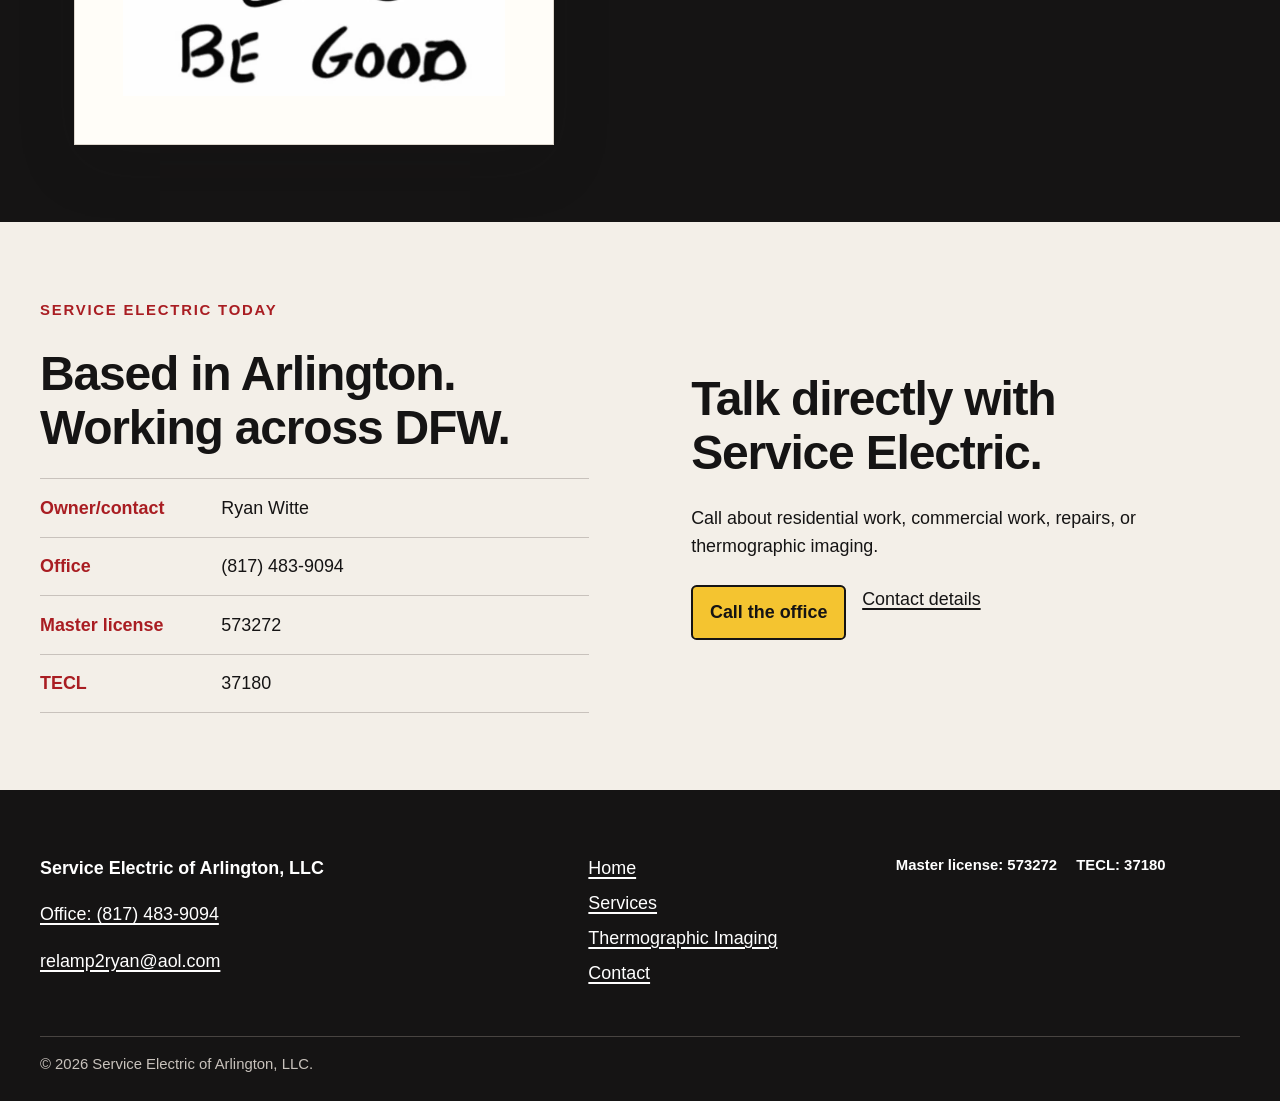
==== commit 0ef3fd4c: "SERVICE ELECTRIC CHECKPOINT 3 - CUSTOMER CONTENT AND IMAGE CURATION" ====
--- a/about.html
+++ b/about.html
@@ -1,6 +1,22 @@
-<!doctype html><html lang="en"><head><meta charset="utf-8"><meta name="viewport" content="width=device-width, initial-scale=1"><title>About | Service Electric of Arlington, LLC</title><meta name="description" content="Meet the identity behind Service Electric of Arlington, LLC and owner Ryan Witte."><link rel="canonical" href="https://service-electric.example.invalid/about.html" data-placeholder="Replace with verified production URL"><meta property="og:type" content="website"><meta property="og:title" content="About Service Electric of Arlington"><meta property="og:description" content="A local business identity with personal history."><meta property="og:url" content="https://service-electric.example.invalid/about.html" data-placeholder="Replace before launch"><meta property="og:image" content="https://service-electric.example.invalid/assets/optimized/images/service-electric-logo-640.webp" data-placeholder="Replace origin before launch"><meta name="twitter:card" content="summary"><meta name="twitter:title" content="About Service Electric of Arlington"><meta name="twitter:description" content="A local business identity with personal history."><link rel="icon" href="/assets/optimized/images/service-electric-logo-160.webp" type="image/webp"><link rel="stylesheet" href="/assets/optimized/css/tokens.css"><link rel="stylesheet" href="/assets/optimized/css/base.css"><link rel="stylesheet" href="/assets/optimized/css/components.css"><link rel="stylesheet" href="/assets/optimized/css/pages.css"><script src="/assets/optimized/js/navigation.js" defer></script><script type="application/ld+json">{"@context":"https://schema.org","@type":"AboutPage","name":"About Service Electric of Arlington, LLC","about":{"@type":"Electrician","name":"Service Electric of Arlington, LLC","employee":{"@type":"Person","name":"Ryan Witte"}}}</script></head><body><a class="skip-link" href="#main">Skip to main content</a>
-<header class="site-header"><div class="shell nav-wrap"><a class="brand" href="/" aria-label="Service Electric of Arlington home"><img src="/assets/optimized/images/service-electric-logo-160.webp" width="160" height="199" alt=""><span>Service Electric<br>of Arlington</span></a><button class="nav-toggle" type="button" data-nav-toggle aria-expanded="false" aria-controls="site-navigation">Menu</button><nav class="site-nav" id="site-navigation" data-navigation data-open="false" aria-label="Primary"><ul><li><a href="/">Home</a></li><li><a href="/services.html">Services</a></li><li><a href="/thermographic-imaging.html">Thermographic Imaging</a></li><li><a href="/about.html" aria-current="page">About</a></li><li><a href="/contact.html">Contact</a></li></ul></nav></div></header>
-<main id="main"><header class="page-intro"><div class="shell page-intro__grid"><div class="stack"><p class="eyebrow">About</p><h1>A family connection, carefully told.</h1></div><p class="kicker">Service Electric was started by Ryan Witte&rsquo;s father and later continued by Ryan. Detailed chronology and dates are intentionally withheld until verified.</p></div></header><section class="section"><div class="shell media-split"><div class="artwork-panel"><img class="about-logo" src="/assets/optimized/images/service-electric-logo-640.webp" width="640" height="797" alt="Original Service Electric lightbulb character with wings and halo"></div><div class="stack"><p class="eyebrow">The original artwork</p><h2>More than a mascot.</h2><p>Ryan&rsquo;s father created the original hand-drawn lightbulb character. Ryan later added the angel wings and halo after his father passed away.</p><p>The site preserves that drawing as source artwork. Its warmth shapes the visual identity, but the character is not redrawn, modernized, or used as decoration everywhere.</p></div></div></section><section class="section section--paper-deep"><div class="shell media-split"><div class="stack"><h2>Verified business facts</h2><ul class="fact-list"><li><strong>Business</strong><span>Service Electric of Arlington, LLC</span></li><li><strong>Owner/contact</strong><span>Ryan Witte</span></li><li><strong>Master license</strong><span>573272</span></li><li><strong>TECL</strong><span>37180</span></li></ul></div><div class="stack"><h2>Still awaiting verification</h2><p>Founding year, detailed business history, exact chronology, service area, and additional business details remain unpublished.</p><a href="/contact.html">See the contact information framework</a></div></div></section></main>
-<footer class="footer"><div class="shell"><div class="footer__grid"><div><strong>Service Electric of Arlington, LLC</strong><p>Owner/contact: Ryan Witte</p></div><nav aria-label="Footer"><ul><li><a href="/">Home</a></li><li><a href="/services.html">Services</a></li><li><a href="/thermographic-imaging.html">Thermographic Imaging</a></li><li><a href="/contact.html">Contact</a></li></ul></nav><div class="license-line"><span>Master license: 573272</span><span>TECL: 37180</span></div></div><p class="footer__bottom">&copy; 2026 Service Electric of Arlington, LLC. Site contact details pending owner verification.</p></div></footer></body></html>
-
-
+<!doctype html>
+<html lang="en">
+<head>
+  <meta charset="utf-8"><meta name="viewport" content="width=device-width, initial-scale=1">
+  <title>About Service Electric of Arlington | Serving DFW Since 1987</title>
+  <meta name="description" content="Service Electric is a family electrical business based in Arlington and serving Dallas-Fort Worth since 1987, now continued by Ryan Witte.">
+  <link rel="canonical" href="https://service-electric.example.invalid/about.html" data-placeholder="Replace with verified production URL">
+  <meta property="og:type" content="website"><meta property="og:title" content="About Service Electric of Arlington"><meta property="og:description" content="A family electrical business serving Dallas-Fort Worth since 1987."><meta property="og:url" content="https://service-electric.example.invalid/about.html" data-placeholder="Replace before launch"><meta property="og:image" content="https://service-electric.example.invalid/assets/optimized/images/service-electric-logo-640.webp" data-placeholder="Replace origin before launch">
+  <meta name="twitter:card" content="summary"><meta name="twitter:title" content="About Service Electric of Arlington"><meta name="twitter:description" content="A family electrical business serving Dallas-Fort Worth since 1987.">
+  <link rel="icon" href="/assets/optimized/images/service-electric-logo-160.webp" type="image/webp"><link rel="stylesheet" href="/assets/optimized/css/tokens.css"><link rel="stylesheet" href="/assets/optimized/css/base.css"><link rel="stylesheet" href="/assets/optimized/css/components.css"><link rel="stylesheet" href="/assets/optimized/css/pages.css"><script src="/assets/optimized/js/navigation.js" defer></script>
+  <script type="application/ld+json">{"@context":"https://schema.org","@type":"AboutPage","name":"About Service Electric of Arlington, LLC","about":{"@type":"Electrician","name":"Service Electric of Arlington, LLC","foundingDate":"1987","telephone":"+1-817-483-9094","email":"relamp2ryan@aol.com","areaServed":"Dallas-Fort Worth","employee":{"@type":"Person","name":"Ryan Witte"}}}</script>
+</head>
+<body><a class="skip-link" href="#main">Skip to main content</a>
+<header class="site-header"><div class="contact-bar"><div class="shell contact-bar__inner"><span>Call the office</span><a href="tel:+18174839094">(817) 483-9094</a></div></div><div class="shell nav-wrap"><a class="brand" href="/" aria-label="Service Electric of Arlington home"><img src="/assets/optimized/images/service-electric-logo-160.webp" width="160" height="199" alt=""><span>Service Electric<br>of Arlington</span></a><button class="nav-toggle" type="button" data-nav-toggle aria-expanded="false" aria-controls="site-navigation">Menu</button><nav class="site-nav" id="site-navigation" data-navigation data-open="false" aria-label="Primary"><ul><li><a href="/">Home</a></li><li><a href="/services.html">Services</a></li><li><a href="/thermographic-imaging.html">Thermographic Imaging</a></li><li><a href="/about.html" aria-current="page">About</a></li><li><a href="/contact.html">Contact</a></li></ul></nav></div></header>
+<main id="main">
+  <header class="page-intro"><div class="shell page-intro__grid"><div class="stack"><p class="eyebrow">Built here. Carried forward.</p><h1>A family electrical business since 1987.</h1></div><p class="kicker">Based in Arlington and serving Dallas-Fort Worth, Service Electric began with Ryan Witte&rsquo;s father. Ryan continues the business today.</p></div></header>
+  <section class="section"><div class="shell story-grid"><div class="stack reading"><p class="eyebrow">From father to son</p><h2>The name stayed in the family.</h2><p>Ryan&rsquo;s father started Service Electric in 1987. The work was local, practical, and built around serving customers across the Dallas-Fort Worth area.</p><p>Ryan later continued the business. Today, he is the owner and the person customers can call directly.</p><p>The company still carries the same name, the same original artwork, and a straightforward approach to electrical work.</p></div><aside class="history-year" aria-label="Service Electric founding year"><strong>1987</strong><span>Service Electric begins</span></aside></div></section>
+  <section class="section identity-section"><div class="shell media-split"><div class="artwork-panel"><img class="about-logo" src="/assets/optimized/images/service-electric-logo-640.webp" width="640" height="797" alt="Original Service Electric artwork with wings, halo, and the words BE GOOD"></div><div class="stack"><p class="eyebrow">A symbol of continuity</p><h2>The original Service Electric logo.</h2><p class="kicker">Ryan&rsquo;s father created the original hand-drawn logo. After his father passed away, Ryan added the wings and halo.</p></div></div></section>
+  <section class="section section--paper-deep"><div class="shell media-split"><div class="stack"><p class="eyebrow">Service Electric today</p><h2>Based in Arlington. Working across DFW.</h2><ul class="fact-list"><li><strong>Owner/contact</strong><span>Ryan Witte</span></li><li><strong>Office</strong><span>(817) 483-9094</span></li><li><strong>Master license</strong><span>573272</span></li><li><strong>TECL</strong><span>37180</span></li></ul></div><div class="stack"><h2>Talk directly with Service Electric.</h2><p>Call about residential work, commercial work, repairs, or thermographic imaging.</p><div class="contact-actions"><a class="button" href="tel:+18174839094">Call the office</a><a href="/contact.html">Contact details</a></div></div></div></section>
+</main>
+<footer class="footer"><div class="shell"><div class="footer__grid"><div class="footer-contact"><strong>Service Electric of Arlington, LLC</strong><a href="tel:+18174839094">Office: (817) 483-9094</a><a href="mailto:relamp2ryan@aol.com">relamp2ryan@aol.com</a></div><nav aria-label="Footer"><ul><li><a href="/">Home</a></li><li><a href="/services.html">Services</a></li><li><a href="/thermographic-imaging.html">Thermographic Imaging</a></li><li><a href="/contact.html">Contact</a></li></ul></nav><div class="license-line"><span>Master license: 573272</span><span>TECL: 37180</span></div></div><p class="footer__bottom">&copy; 2026 Service Electric of Arlington, LLC.</p></div></footer>
+</body></html>
--- a/assets/optimized/css/components.css
+++ b/assets/optimized/css/components.css
@@ -1,7 +1,10 @@
 .site-header { position: relative; z-index: 20; border-bottom: 1px solid var(--steel-300); background: rgb(255 253 248 / 96%); }
+.contact-bar { background: var(--red-700); color: var(--white); font-size: var(--step--1); font-weight: 700; }
+.contact-bar__inner { min-height: 2.5rem; display: flex; align-items: center; justify-content: flex-end; gap: 0.65rem; }
+.contact-bar a { min-height: 2.5rem; display: inline-flex; align-items: center; font-weight: 800; text-decoration-color: var(--yellow-500); }
 .nav-wrap { min-height: 5rem; display: flex; align-items: center; justify-content: space-between; gap: 1rem; }
 .brand { display: flex; align-items: center; gap: 0.7rem; font-weight: 900; line-height: 1.05; text-decoration: none; }
-.brand img { width: 4rem; height: auto; mix-blend-mode: multiply; }
+.brand img { width: 3.15rem; height: auto; flex: 0 0 auto; mix-blend-mode: multiply; }
 .brand span { max-width: 11rem; font-family: var(--font-display); letter-spacing: -0.02em; }
 .nav-toggle { display: inline-flex; min-width: 3rem; min-height: 3rem; align-items: center; justify-content: center; border: 0.1rem solid var(--ink-950); border-radius: var(--radius); background: transparent; font-weight: 800; }
 .site-nav { display: none; position: absolute; inset: 100% 0 auto; border-bottom: 1px solid var(--steel-300); background: var(--paper); padding: 1rem; box-shadow: var(--shadow); }
@@ -49,6 +52,13 @@
 .contact-slot { min-height: 9rem; border: 1px dashed var(--steel-600); padding: var(--space-4); }
 .contact-slot dt { font-weight: 800; }
 .contact-slot dd { margin: 0.4rem 0 0; color: var(--steel-600); }
+.contact-slot--primary { border: 0; border-top: 0.32rem solid var(--red-600); background: var(--white); box-shadow: 0 0.4rem 1.8rem rgb(21 20 20 / 8%); }
+.contact-slot--primary dd { color: var(--ink-950); }
+.contact-link { display: inline-flex; min-height: 2.75rem; align-items: center; font-family: var(--font-display); font-size: var(--step-1); font-weight: 800; }
+.contact-finale .wide-photo::after { background: var(--yellow-500); }
+.contact-actions { display: flex; flex-wrap: wrap; gap: var(--space-3); }
+.footer-contact { display: grid; gap: 0.35rem; }
+.footer-contact a { width: fit-content; }
 @media (min-width: 56rem) {
   .nav-toggle { display: none; }
   .site-nav { display: block; position: static; border: 0; background: transparent; padding: 0; box-shadow: none; }
@@ -61,5 +71,6 @@
   .media-split--reverse > :first-child { order: 2; }
   .page-intro__grid { grid-template-columns: 1.15fr 0.85fr; align-items: end; }
   .contact-grid { grid-template-columns: repeat(2, 1fr); }
+  .contact-slot--wide { grid-column: 1 / -1; }
   .footer__grid { grid-template-columns: 1.5fr 0.8fr 1fr; }
 }
--- a/assets/optimized/css/pages.css
+++ b/assets/optimized/css/pages.css
@@ -9,13 +9,18 @@
 .identity-section { background: var(--ink-950); color: var(--white); }
 .identity-section .eyebrow { color: var(--yellow-500); }
 .identity-section .kicker { color: #e5e1db; }
+.history-invite { display: grid; max-width: 58rem; gap: var(--space-4); }
+.history-invite .button { width: fit-content; }
 .artwork-panel { position: relative; width: min(100%, 30rem); margin-inline: auto; padding: clamp(2.5rem, 5vw, 3.5rem) clamp(1.5rem, 4vw, 3rem) clamp(1.5rem, 4vw, 3rem); background: var(--paper); border: 1px solid #ded7ce; box-shadow: var(--shadow); }
-.artwork-panel::before { content: "Original artwork"; position: absolute; inset: 1rem auto auto 1rem; color: var(--red-700); font-size: 0.72rem; font-weight: 800; letter-spacing: 0.12em; text-transform: uppercase; }
 .about-logo { width: 100%; margin-inline: auto; background: var(--paper); }
+.story-grid { display: grid; gap: var(--space-6); align-items: end; }
+.history-year { display: grid; gap: 0.35rem; border-left: 0.45rem solid var(--yellow-500); padding: var(--space-4) var(--space-5); background: var(--red-700); color: var(--white); }
+.history-year strong { font-family: var(--font-display); font-size: clamp(3.5rem, 10vw, 7rem); line-height: 0.9; }
+.history-year span { font-weight: 800; }
 .thermal-gallery { display: grid; gap: var(--space-4); margin-top: clamp(2rem, 5vw, 4rem); }
 .thermal-gallery img { width: 100%; aspect-ratio: 4 / 3; object-fit: cover; }
 .thermal-gallery picture:nth-child(2) { margin-top: clamp(0rem, 4vw, 3rem); }
 .fact-list { list-style: none; border-top: 1px solid var(--steel-300); }
 .fact-list li { display: grid; grid-template-columns: minmax(8rem, 0.45fr) 1fr; gap: 1rem; padding-block: 0.9rem; border-bottom: 1px solid var(--steel-300); }
 .fact-list strong { color: var(--red-700); }
-@media (min-width: 56rem) { .home-proof { grid-template-columns: 0.65fr 1.35fr; align-items: start; } .process { grid-template-columns: repeat(3, 1fr); } .process li { grid-template-columns: 1fr; } .thermal-gallery { grid-template-columns: repeat(2, 1fr); } }
+@media (min-width: 56rem) { .home-proof { grid-template-columns: 0.65fr 1.35fr; align-items: start; } .story-grid { grid-template-columns: 1.25fr 0.75fr; } .process { grid-template-columns: repeat(3, 1fr); } .process li { grid-template-columns: 1fr; } .thermal-gallery { grid-template-columns: repeat(2, 1fr); } }
